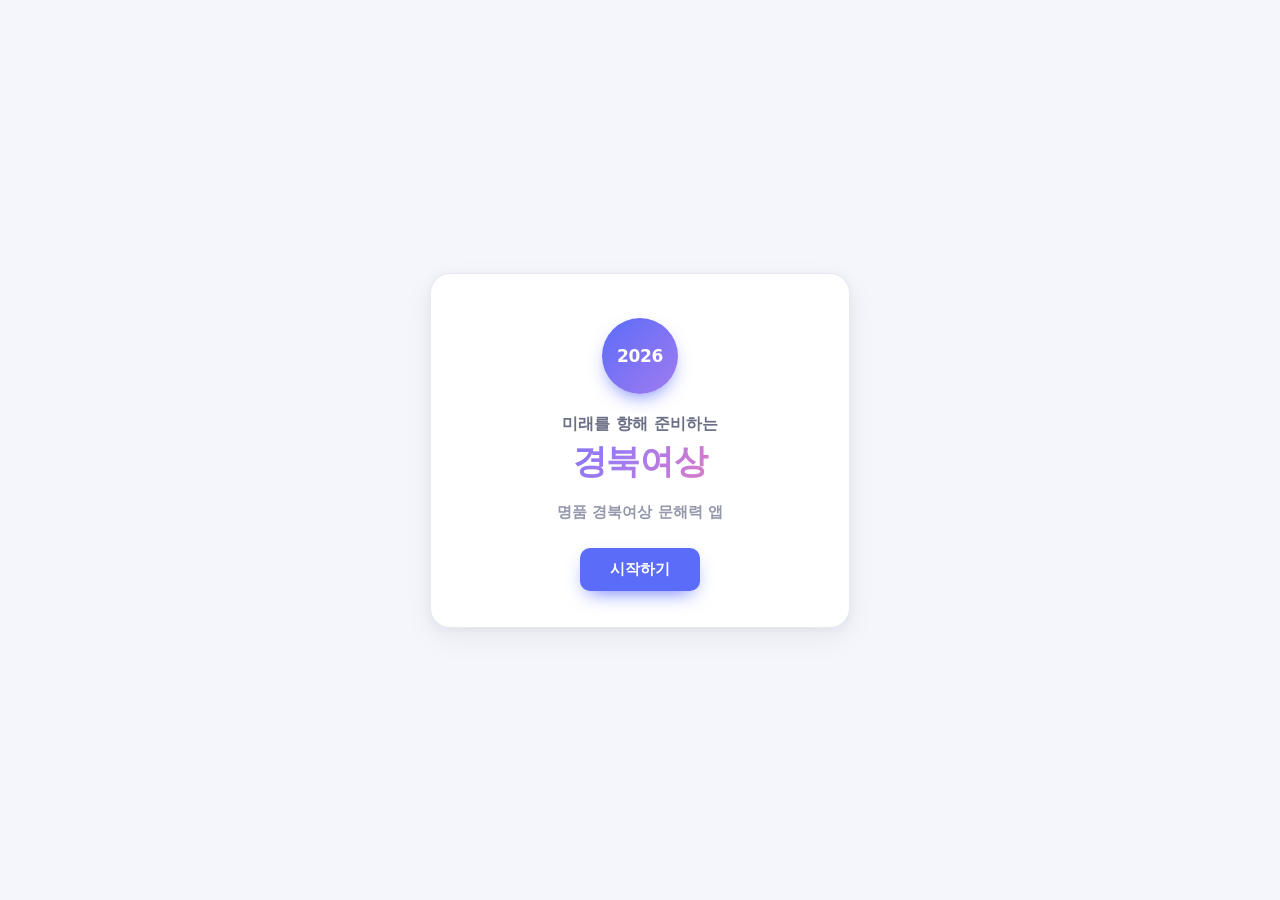
==== index.html @ 5587064c "명렬 대조 + 비밀번호 로그인, 관리자 비밀번호 초기화 기능 추가 - 학년·반·번호를 아무렇게나 입력해 들어오는 것을 막기 위해, Apps   Script의 "명렬" 시트와 대조해" ====
<!DOCTYPE html>
<html lang="ko">
<head>
<meta charset="UTF-8">
<meta name="viewport" content="width=device-width, initial-scale=1, maximum-scale=1">
<title>명품 경북여상 문해력 15분</title>
<meta name="description" content="특성화고 학생을 위한 하루 15분 문해력 학습">
<link rel="icon" href="assets/favicon.ico">
<link rel="icon" type="image/png" sizes="32x32" href="assets/favicon-32.png">
<link rel="apple-touch-icon" href="assets/apple-touch-icon.png">
<link rel="manifest" href="assets/manifest.json">
<link rel="stylesheet" href="css/style.css">
</head>
<body>

<div id="mobileOverlay" class="overlay" hidden></div>

<div class="app-shell">

  <header class="topbar">
    <button id="menuBtn" class="icon-btn" aria-label="메뉴 열기">
      <svg width="22" height="22" viewBox="0 0 24 24" fill="none"><path d="M3 6h18M3 12h18M3 18h18" stroke="currentColor" stroke-width="2" stroke-linecap="round"/></svg>
    </button>
    <div class="brand">
      <span class="brand-emoji">📖</span>
      <span class="brand-text">명품 경북여상 문해력 15분</span>
    </div>
    <div class="topbar-progress">
      <div class="progress-track"><div id="globalProgressBar" class="progress-fill"></div></div>
      <span id="globalProgressLabel" class="progress-label">0 / 80일</span>
    </div>
    <div class="topbar-actions">
      <button id="winnersBtn" class="icon-btn winners-btn" aria-label="이번 주 행운의 7명" title="이번 주 행운의 7명">🎉</button>
      <div class="streak-chip" id="streakChip" title="연속 학습일">
        <span class="streak-flame">🔥</span><span id="streakCount">0</span>
      </div>
      <button id="themeBtn" class="icon-btn" aria-label="화면 모드 전환">
        <svg id="themeIcon" width="20" height="20" viewBox="0 0 24 24" fill="none"><path d="M12 3v1.5M12 19.5V21M4.2 4.2l1.1 1.1M18.7 18.7l1.1 1.1M3 12h1.5M19.5 12H21M4.2 19.8l1.1-1.1M18.7 5.3l1.1-1.1" stroke="currentColor" stroke-width="1.8" stroke-linecap="round"/><circle cx="12" cy="12" r="4.5" stroke="currentColor" stroke-width="1.8"/></svg>
      </button>
    </div>
  </header>

  <aside id="sidebar" class="sidebar">
    <div class="sidebar-header">
      <span>전체 학습 지도</span>
      <div class="sidebar-header-actions">
        <button id="adminSettingsBtn" class="icon-btn" aria-label="관리자 설정" title="관리자 설정">⚙️</button>
        <button id="closeSidebarBtn" class="icon-btn mobile-only" aria-label="닫기">✕</button>
      </div>
    </div>
    <nav id="sidebarNav" class="sidebar-nav"></nav>
  </aside>

  <main id="content" class="content"></main>

</div>

<script src="js/config.js"></script>
<script src="data/curriculum.js"></script>
<script src="data/content/w01.js"></script>
<script src="data/content/w02.js"></script>
<script src="data/content/w03.js"></script>
<script src="data/content/w04.js"></script>
<script src="data/content/w05.js"></script>
<script src="data/content/w06.js"></script>
<script src="data/content/w07.js"></script>
<script src="data/content/w08.js"></script>
<script src="data/content/w09.js"></script>
<script src="data/content/w10.js"></script>
<script src="data/content/w11.js"></script>
<script src="data/content/w12.js"></script>
<script src="data/content/w13.js"></script>
<script src="data/content/w14.js"></script>
<script src="data/content/w15.js"></script>
<script src="data/content/w16.js"></script>
<script src="data/content/w17.js"></script>
<script src="data/content/w18.js"></script>
<script src="data/content/w19.js"></script>
<script src="data/content/w20.js"></script>
<script src="data/content/w21.js"></script>
<script src="data/content/w22.js"></script>
<script src="data/content/w23.js"></script>
<script src="data/content/w24.js"></script>
<script src="data/content/w25.js"></script>
<script src="data/content/w26.js"></script>
<script src="data/content/w27.js"></script>
<script src="data/content/w28.js"></script>
<script src="data/content/w29.js"></script>
<script src="data/content/w30.js"></script>
<script src="data/content/w31.js"></script>
<script src="data/content/w32.js"></script>
<script src="js/splash.js"></script>
<script src="js/auth.js"></script>
<script src="js/admin.js"></script>
<script src="js/sync.js"></script>
<script src="js/scoreboard.js"></script>
<script src="js/winners.js"></script>
<script src="js/app.js"></script>
</body>
</html>
---- css/style.css ----
/* ============================================================
   문해력 15분 — 스타일시트
   ============================================================ */

:root{
  --bg: #f5f6fb;
  --bg-elevated: #ffffff;
  --bg-soft: #eef0fa;
  --text: #1c1e2b;
  --text-dim: #6b6f85;
  --text-faint: #9498ab;
  --border: #e6e8f2;
  --accent: #5b6cf9;
  --accent-dim: #eef0ff;
  --accent-text: #3a48d6;
  --good: #2fb380;
  --good-bg: #e6f8f0;
  --bad: #ef5c6b;
  --bad-bg: #fdeaec;
  --warn: #f2a541;
  --radius-lg: 20px;
  --radius-md: 14px;
  --radius-sm: 10px;
  --shadow: 0 2px 10px rgba(30,32,60,.05), 0 10px 30px rgba(30,32,60,.06);
  --shadow-sm: 0 1px 3px rgba(30,32,60,.08);
  --font: "Pretendard Variable", Pretendard, -apple-system, "Apple SD Gothic Neo", "Malgun Gothic", system-ui, sans-serif;
  --sidebar-w: 300px;
  --topbar-h: 62px;
}

:root[data-theme="dark"]{
  --bg: #14151f;
  --bg-elevated: #1b1d2b;
  --bg-soft: #21233366;
  --text: #eceefb;
  --text-dim: #a6a9c2;
  --text-faint: #6e7189;
  --border: #2b2d40;
  --accent: #7c88ff;
  --accent-dim: #262a4d;
  --accent-text: #aab2ff;
  --good: #45cc94;
  --good-bg: #123528;
  --bad: #ff7684;
  --bad-bg: #3a1c22;
  --warn: #f2b563;
  --shadow: 0 2px 10px rgba(0,0,0,.25), 0 10px 30px rgba(0,0,0,.3);
  --shadow-sm: 0 1px 3px rgba(0,0,0,.3);
}

@media (prefers-color-scheme: dark){
  :root:not([data-theme="light"]){
    --bg: #14151f;
    --bg-elevated: #1b1d2b;
    --bg-soft: #21233366;
    --text: #eceefb;
    --text-dim: #a6a9c2;
    --text-faint: #6e7189;
    --border: #2b2d40;
    --accent: #7c88ff;
    --accent-dim: #262a4d;
    --accent-text: #aab2ff;
    --good: #45cc94;
    --good-bg: #123528;
    --bad: #ff7684;
    --bad-bg: #3a1c22;
    --warn: #f2b563;
    --shadow: 0 2px 10px rgba(0,0,0,.25), 0 10px 30px rgba(0,0,0,.3);
    --shadow-sm: 0 1px 3px rgba(0,0,0,.3);
  }
}

*{ box-sizing: border-box; }
html,body{ height:100%; }
body{
  margin:0;
  background:var(--bg);
  color:var(--text);
  font-family:var(--font);
  -webkit-font-smoothing:antialiased;
  overflow-x:hidden;
}
button{ font-family:inherit; }
a{ color:inherit; }

/* ---------- layout ---------- */
.app-shell{
  display:grid;
  grid-template-columns: 1fr;
  grid-template-rows: var(--topbar-h) 1fr;
  grid-template-areas: "top" "main";
  min-height:100vh;
}
.topbar{
  grid-area: top;
  display:flex; align-items:center; gap:14px;
  padding: 0 18px;
  background:var(--bg-elevated);
  border-bottom:1px solid var(--border);
  position:sticky; top:0; z-index:20;
}
/* 사이드바는 화면 크기와 상관없이 기본적으로 숨겨진 드로어(서랍) 메뉴로 동작 */
.sidebar{
  background:var(--bg-elevated);
  border-right:1px solid var(--border);
  overflow-y:auto;
  position:fixed; top:0; left:0; height:100vh; width:min(88vw, 340px);
  transform:translateX(-105%); transition:transform .25s ease; z-index:30;
  box-shadow:var(--shadow);
}
.sidebar.open{ transform:translateX(0); }
.content{
  grid-area: main;
  padding: 28px 32px 80px;
  max-width: 880px;
  width:100%;
  margin:0 auto;
}

.icon-btn{
  display:inline-flex; align-items:center; justify-content:center;
  width:38px; height:38px; border-radius:50%;
  border:none; background:transparent; color:var(--text-dim);
  cursor:pointer; transition:background .15s;
}
.icon-btn:hover{ background:var(--bg-soft); color:var(--text); }
.mobile-only{ display:inline-flex; }

.brand{ display:flex; align-items:center; gap:8px; font-weight:800; font-size:17px; white-space:nowrap; }
.brand-emoji{ font-size:20px; }

.topbar-progress{ display:flex; align-items:center; gap:10px; flex:1; max-width:340px; margin-left:12px; }
.progress-track{ flex:1; height:8px; border-radius:99px; background:var(--bg-soft); overflow:hidden; }
.progress-fill{ height:100%; width:0%; border-radius:99px; background:linear-gradient(90deg,var(--accent),#8f7bff); transition:width .5s ease; }
.progress-label{ font-size:12.5px; color:var(--text-dim); white-space:nowrap; font-weight:600; }

.topbar-actions{ display:flex; align-items:center; gap:8px; margin-left:auto; }
.streak-chip{ display:flex; align-items:center; gap:5px; background:var(--bg-soft); padding:6px 12px; border-radius:99px; font-weight:700; font-size:13.5px; }
.streak-flame{ font-size:15px; }

/* ---------- sidebar ---------- */
.sidebar-header{
  display:flex; align-items:center; justify-content:space-between;
  padding:16px 18px 8px; font-size:12.5px; font-weight:800;
  color:var(--text-faint); letter-spacing:.03em; text-transform:uppercase;
}
.sidebar-header-actions{ display:flex; align-items:center; gap:2px; }
.sidebar-nav{ padding:4px 10px 24px; }

.week-group{ margin-bottom:4px; }
.week-head{
  display:flex; align-items:center; gap:10px; width:100%;
  padding:11px 10px; border:none; background:none; cursor:pointer;
  border-radius:var(--radius-sm); color:var(--text);
  font-family:inherit; text-align:left;
}
.week-head:hover{ background:var(--bg-soft); }
.week-badge{
  width:28px; height:28px; border-radius:8px; flex:none;
  display:flex; align-items:center; justify-content:center;
  font-size:12px; font-weight:800; background:var(--accent-dim); color:var(--accent-text);
}
.week-title{ flex:1; font-size:13.5px; font-weight:700; }
.exam-badge{ font-size:10px; font-weight:800; color:#c94b4b; background:#fdeaea; padding:1px 6px; border-radius:6px; margin-left:4px; white-space:nowrap; }
.week-meta{ font-size:11px; color:var(--text-faint); font-weight:600; }
.week-chevron{ transition:transform .2s; color:var(--text-faint); }
.week-group.open .week-chevron{ transform:rotate(90deg); }

.week-days{ display:none; padding:2px 0 10px 6px; }
.week-group.open .week-days{ display:block; }

.day-item{
  display:flex; align-items:center; gap:10px;
  padding:9px 10px 9px 14px; margin:1px 0;
  border-radius:var(--radius-sm); cursor:pointer;
  border-left:2px solid var(--border);
  font-size:13px; color:var(--text-dim);
}
.day-item:hover{ background:var(--bg-soft); color:var(--text); }
.day-item.active{ background:var(--accent-dim); color:var(--accent-text); border-left-color:var(--accent); font-weight:700; }
.day-item.done .day-dot{ background:var(--good); border-color:var(--good); }
.day-item.done .day-dot::after{ content:"✓"; color:#fff; font-size:9px; }
.day-item.locked{ opacity:.5; }

.exam-group{ margin-bottom:10px; padding-bottom:8px; border-bottom:1px solid var(--border); }
.exam-section-head{ cursor:default; }
.exam-section-head:hover{ background:none; }
.exam-file-item{ text-decoration:none; }

.day-dot{
  width:18px; height:18px; border-radius:50%; flex:none;
  border:2px solid var(--text-faint);
  display:flex; align-items:center; justify-content:center;
}
.day-type-icon{ font-size:13px; flex:none; }
.day-label{ flex:1; line-height:1.3; }
.day-tag{
  font-size:9.5px; font-weight:800; padding:2px 6px; border-radius:6px;
  background:var(--bg-soft); color:var(--text-faint); flex:none;
}

/* ---------- content: shared ---------- */
.crumb{ font-size:12.5px; color:var(--text-faint); font-weight:700; margin-bottom:6px; display:flex; align-items:center; gap:6px;}
.unit-chip{ padding:2px 9px; border-radius:99px; font-weight:800; font-size:11px; color:#fff; }
.page-title{ font-size:26px; font-weight:900; margin:2px 0 6px; letter-spacing:-.01em; }
.page-sub{ color:var(--text-dim); font-size:14.5px; line-height:1.6; margin-bottom:26px; }

.card{
  background:var(--bg-elevated);
  border:1px solid var(--border);
  border-radius:var(--radius-lg);
  box-shadow:var(--shadow-sm);
  padding:22px 24px;
  margin-bottom:18px;
}

/* vocab card */
.word-card{ position:relative; overflow:hidden; }
.word-card::before{
  content:""; position:absolute; left:0; top:0; bottom:0; width:5px;
  background:var(--accent);
}
.word-head{ display:flex; align-items:baseline; gap:12px; flex-wrap:wrap; margin-bottom:4px; }
.word-term{ font-size:22px; font-weight:900; }
.word-hanja{ font-size:13.5px; color:var(--text-faint); font-weight:600; }
.word-def{ font-size:15.5px; line-height:1.65; margin:8px 0 10px; }
.word-example{
  font-size:14px; line-height:1.6; color:var(--text-dim);
  background:var(--bg-soft); border-radius:var(--radius-sm);
  padding:10px 14px;
}
.word-example b{ color:var(--accent-text); font-weight:800; }
.word-note{
  margin-top:10px; font-size:12.5px; color:var(--text-faint);
  border-top:1px dashed var(--border); padding-top:8px;
}

.confusable-box{
  background:linear-gradient(135deg,var(--accent-dim),transparent);
  border:1px solid var(--border);
}
.confusable-title{ display:flex; align-items:center; gap:8px; font-weight:900; font-size:15px; margin-bottom:14px; }
.confusable-grid{ display:grid; grid-template-columns:1fr auto 1fr; gap:14px; align-items:stretch; }
.confusable-side{ background:var(--bg-elevated); border:1px solid var(--border); border-radius:var(--radius-md); padding:14px 16px; }
.confusable-side h4{ margin:0 0 6px; font-size:16.5px; }
.confusable-side p{ margin:0 0 8px; font-size:13.5px; color:var(--text-dim); line-height:1.55; }
.confusable-side .ex{ font-size:12.5px; color:var(--text-faint); }
.confusable-vs{ align-self:center; font-weight:900; color:var(--text-faint); font-size:13px; }
.confusable-tip{ margin-top:12px; font-size:13px; color:var(--accent-text); background:var(--bg-elevated); border-radius:var(--radius-sm); padding:10px 12px; }

/* checkpoint / blank sentence */
.checkpoint{ }
.checkpoint-label{ font-size:12px; font-weight:800; color:var(--accent-text); background:var(--accent-dim); display:inline-block; padding:3px 9px; border-radius:7px; margin-bottom:10px; }
.blank-sentence{ font-size:15.5px; line-height:2.1; }
.blank-btn-group{ display:inline-flex; gap:6px; vertical-align:middle; margin:0 3px; }
.blank-opt{
  border:1.5px solid var(--border); background:var(--bg-elevated);
  border-radius:8px; padding:3px 12px; font-size:14px; font-weight:700;
  color:var(--text-dim); cursor:pointer; transition:.15s;
}
.blank-opt:hover{ border-color:var(--accent); }
.blank-opt.selected{ border-color:var(--accent); background:var(--accent-dim); color:var(--accent-text); }
.blank-opt.correct{ border-color:var(--good); background:var(--good-bg); color:var(--good); }
.blank-opt.incorrect{ border-color:var(--bad); background:var(--bad-bg); color:var(--bad); }

/* quiz items (mcq/fill) */
.quiz-item{ margin-bottom:20px; }
.quiz-item:last-child{ margin-bottom:0; }
.quiz-num{ display:inline-flex; align-items:center; justify-content:center; width:24px; height:24px; border-radius:7px; background:var(--bg-soft); color:var(--text-dim); font-size:12px; font-weight:800; margin-right:8px; }
.quiz-prompt{ font-size:15px; font-weight:700; line-height:1.55; margin-bottom:10px; }
.quiz-hint{ font-size:12.5px; color:var(--text-faint); font-weight:600; margin-bottom:8px; }
.mcq-options{ display:grid; gap:8px; }
.mcq-opt{
  display:flex; align-items:center; gap:10px;
  border:1.5px solid var(--border); border-radius:var(--radius-sm);
  padding:11px 14px; cursor:pointer; font-size:14.5px; background:var(--bg-elevated);
  transition:.15s;
}
.mcq-opt:hover{ border-color:var(--accent); }
.mcq-opt.selected{ border-color:var(--accent); background:var(--accent-dim); }
.mcq-opt.correct{ border-color:var(--good); background:var(--good-bg); }
.mcq-opt.incorrect{ border-color:var(--bad); background:var(--bad-bg); }
.opt-mark{ width:20px; height:20px; border-radius:50%; border:1.5px solid var(--text-faint); flex:none; display:flex; align-items:center; justify-content:center; font-size:11px; color:transparent; }
.mcq-opt.correct .opt-mark{ background:var(--good); border-color:var(--good); color:#fff; }
.mcq-opt.incorrect .opt-mark{ background:var(--bad); border-color:var(--bad); color:#fff; }

.fill-row{ display:flex; align-items:center; gap:10px; flex-wrap:wrap; }
.fill-input{
  border:1.5px solid var(--border); border-radius:var(--radius-sm);
  padding:10px 14px; font-size:15px; font-family:inherit; width:180px;
  background:var(--bg-elevated); color:var(--text);
}
.fill-input:focus{ outline:none; border-color:var(--accent); }
.fill-input.correct{ border-color:var(--good); background:var(--good-bg); }
.fill-input.incorrect{ border-color:var(--bad); background:var(--bad-bg); }
.fill-feedback{ font-size:13px; font-weight:700; }
.fill-feedback.correct{ color:var(--good); }
.fill-feedback.incorrect{ color:var(--bad); }

/* passage */
.passage-box{
  background:var(--bg-soft); border-radius:var(--radius-md);
  padding:20px 22px; font-size:15px; line-height:1.85; white-space:pre-line;
  margin-bottom:8px;
}
.passage-box b{ color:var(--accent-text); }

/* buttons */
.btn{
  display:inline-flex; align-items:center; justify-content:center; gap:8px;
  border:none; border-radius:var(--radius-sm); padding:13px 22px;
  font-size:15px; font-weight:800; cursor:pointer; transition:.15s; font-family:inherit;
}
.btn-primary{ background:var(--accent); color:#fff; box-shadow:0 8px 20px -8px var(--accent); }
.btn-primary:hover{ filter:brightness(1.06); }
.btn-primary:disabled{ opacity:.45; cursor:not-allowed; box-shadow:none; }
.btn-ghost{ background:var(--bg-soft); color:var(--text); }
.btn-ghost:hover{ background:var(--border); }
.btn-row{ display:flex; gap:10px; justify-content:flex-end; margin-top:22px; }

/* section titles */
.section-title{ display:flex; align-items:center; gap:8px; font-size:16px; font-weight:900; margin:34px 0 14px; }
.section-title .num{ background:var(--accent); color:#fff; width:26px; height:26px; border-radius:8px; display:flex; align-items:center; justify-content:center; font-size:13px; }
.section-desc{ font-size:13px; color:var(--text-faint); margin:-8px 0 14px; }

/* quote */
.quote-card{ text-align:center; background:linear-gradient(135deg,var(--accent-dim),transparent); }
.quote-label{ font-size:12px; font-weight:800; color:var(--accent-text); margin-bottom:10px; }
.quote-text{ font-size:17px; font-weight:800; font-style:italic; line-height:1.5; }
.quote-author{ margin-top:8px; font-size:13px; color:var(--text-dim); }

/* result summary */
.result-card{ text-align:center; padding:36px 24px; }
.result-emoji{ font-size:44px; margin-bottom:8px; }
.result-score{ font-size:34px; font-weight:900; margin-bottom:4px; }
.result-msg{ color:var(--text-dim); font-size:14.5px; }

/* placeholder (coming soon) */
.placeholder-card{ text-align:center; padding:60px 24px; color:var(--text-dim); }
.placeholder-emoji{ font-size:40px; margin-bottom:10px; }

/* toast */
.toast{
  position:fixed; bottom:24px; left:50%; transform:translateX(-50%) translateY(20px);
  background:var(--text); color:var(--bg); padding:12px 22px; border-radius:99px;
  font-size:14px; font-weight:700; opacity:0; transition:.25s; pointer-events:none; z-index:100;
  box-shadow:var(--shadow);
}
.toast.show{ opacity:1; transform:translateX(-50%) translateY(0); }

/* ---------- splash ---------- */
.splash-wrap{
  position:fixed; inset:0; z-index:80; background:var(--bg);
  display:flex; align-items:center; justify-content:center; padding:24px;
}
.splash-card{
  width:100%; max-width:420px; text-align:center;
  background:var(--bg-elevated); border:1px solid var(--border);
  border-radius:var(--radius-lg); box-shadow:var(--shadow);
  padding:44px 32px 36px;
}
.splash-year{
  display:flex; align-items:center; justify-content:center;
  width:76px; height:76px; margin:0 auto 20px; border-radius:50%;
  background:linear-gradient(135deg,var(--accent),#a17bf0);
  color:#fff; font-size:17px; font-weight:900; letter-spacing:-.02em;
  box-shadow:0 8px 20px -8px var(--accent);
}
.splash-title{ display:flex; flex-direction:column; gap:4px; margin-bottom:18px; }
.splash-title-sm{ font-size:16px; font-weight:700; color:var(--text-dim); }
.splash-title-lg{
  font-size:34px; font-weight:900; letter-spacing:-.01em;
  background:linear-gradient(120deg,#5b6cf9,#a17bf0 45%,#f97bb0 85%);
  -webkit-background-clip:text; background-clip:text; color:transparent;
}
.splash-sub{ font-size:15px; font-weight:700; color:var(--text-faint); margin-bottom:26px; }
.splash-btn{ padding:12px 30px; cursor:pointer; }

/* ---------- login ---------- */
body.pre-login .sidebar,
body.pre-login #menuBtn,
body.pre-login .topbar-progress,
body.pre-login .streak-chip{ display:none; }

.login-wrap{ display:flex; justify-content:center; padding-top:6vh; }
.login-card{
  width:100%; max-width:400px; background:var(--bg-elevated);
  border:1px solid var(--border); border-radius:var(--radius-lg);
  box-shadow:var(--shadow); padding:36px 30px; text-align:center;
}
.login-emoji{ font-size:40px; margin-bottom:6px; }
.login-title{ font-size:22px; font-weight:900; margin:0 0 6px; }
.login-sub{ font-size:13.5px; color:var(--text-dim); margin:0 0 22px; line-height:1.6; }
.login-grid{ display:grid; grid-template-columns:1fr 1fr 1fr; gap:10px; margin-bottom:12px; }
.login-field{ display:flex; flex-direction:column; gap:6px; text-align:left; }
.login-field span{ font-size:12px; font-weight:700; color:var(--text-faint); }
.login-field input{
  border:1.5px solid var(--border); border-radius:var(--radius-sm);
  padding:11px 12px; font-size:16px; font-family:inherit;
  background:var(--bg-soft); color:var(--text); width:100%; text-align:center;
}
.login-name input{ text-align:left; }
.login-field input:focus{ outline:none; border-color:var(--accent); background:var(--bg-elevated); }
.login-error{ color:var(--bad); font-size:13px; font-weight:700; margin-bottom:10px; }
.login-btn{ width:100%; margin-top:6px; padding:14px; font-size:15.5px; }
.login-note{ font-size:11.5px; color:var(--text-faint); margin-top:16px; line-height:1.5; }
.login-admin-link{
  display:block; width:100%; margin-top:18px; padding:6px;
  background:none; border:none; font-family:inherit;
  font-size:12px; color:var(--text-faint); text-decoration:underline;
  cursor:pointer;
}
.login-admin-link:hover{ color:var(--text-dim); }

/* ---------- profile chip ---------- */
.profile-chip{
  position:relative; display:flex; align-items:center; gap:6px;
  background:var(--bg-soft); border-radius:99px; padding:5px 12px 5px 6px;
  font-size:13px; font-weight:700;
}
.score-icon-btn{
  display:flex; align-items:center; justify-content:center;
  width:26px; height:26px; border-radius:50%; border:none;
  background:transparent; cursor:pointer; font-size:14px; flex:none;
}
.score-icon-btn:hover{ background:var(--border); }
.profile-avatar, .profile-label{ cursor:pointer; }
.profile-avatar{
  width:26px; height:26px; border-radius:50%; background:var(--accent); color:#fff;
  display:flex; align-items:center; justify-content:center; font-size:12.5px; font-weight:800; flex:none;
}
.profile-menu{
  position:absolute; top:calc(100% + 8px); right:0; z-index:40;
  background:var(--bg-elevated); border:1px solid var(--border); border-radius:var(--radius-md);
  box-shadow:var(--shadow); padding:12px; width:200px; text-align:left;
}
.profile-menu-info{ font-size:12.5px; color:var(--text-dim); margin-bottom:10px; font-weight:700; }
.profile-menu-btn{
  width:100%; border:none; background:var(--bg-soft); color:var(--text);
  padding:9px 10px; border-radius:var(--radius-sm); font-size:13px; font-weight:700; cursor:pointer;
}
.profile-menu-btn:hover{ background:var(--bad-bg); color:var(--bad); }

/* ---------- score modal ---------- */
.modal-overlay{
  position:fixed; inset:0; background:rgba(10,10,20,.5); z-index:60;
  display:flex; align-items:center; justify-content:center; padding:20px;
}
.modal-panel{
  background:var(--bg-elevated); border-radius:var(--radius-lg); box-shadow:var(--shadow);
  width:100%; max-width:560px; max-height:88vh; overflow-y:auto; padding:22px 24px 26px;
}
.modal-head{ display:flex; align-items:center; justify-content:space-between; margin-bottom:14px; }
.modal-title{ font-size:17px; font-weight:900; }
.score-loading{ padding:40px 0; text-align:center; color:var(--text-dim); font-size:14px; }
.score-empty{ padding:36px 10px; text-align:center; color:var(--text-dim); font-size:14px; line-height:1.7; }

.score-summary{ display:grid; grid-template-columns:repeat(3,1fr); gap:10px; margin-bottom:16px; }
.score-stat{
  display:flex; flex-direction:column; align-items:center; gap:2px;
  background:var(--bg-soft); border-radius:var(--radius-sm); padding:12px 8px;
}
.stat-num{ font-size:20px; font-weight:900; color:var(--accent-text); }
.stat-label{ font-size:11.5px; color:var(--text-faint); font-weight:700; }

.score-chart{ width:100%; height:150px; display:block; margin-bottom:16px; }

.score-table-wrap{ max-height:240px; overflow-y:auto; border:1px solid var(--border); border-radius:var(--radius-sm); }
.admin-modal{ max-width:640px; }
.admin-table-wrap{ max-height:360px; }
.score-table{ width:100%; border-collapse:collapse; font-size:12.5px; }
.score-table th{
  position:sticky; top:0; background:var(--bg-soft); text-align:left;
  padding:8px 10px; font-weight:800; color:var(--text-dim); border-bottom:1px solid var(--border);
}
.score-table td{ padding:8px 10px; border-bottom:1px solid var(--border); color:var(--text); }
.score-table tr:last-child td{ border-bottom:none; }
.score-cell{ font-weight:800; color:var(--accent-text); text-align:right; }
.score-note{ margin-top:12px; font-size:11.5px; color:var(--text-faint); line-height:1.6; background:var(--bg-soft); padding:10px 12px; border-radius:var(--radius-sm); }

/* winners */
.winners-btn{ font-size:17px; }
.winners-sub{ font-size:12.5px; color:var(--text-dim); font-weight:600; margin-bottom:14px; text-align:center; }
.winners-list{ list-style:none; margin:0 0 4px; padding:0; display:flex; flex-direction:column; gap:8px; }
.winner-item{
  display:flex; align-items:center; gap:12px;
  background:var(--bg-soft); border-radius:var(--radius-sm); padding:11px 14px;
}
.winner-rank{
  width:26px; height:26px; border-radius:50%; flex:none;
  background:linear-gradient(135deg,var(--accent),#a17bf0); color:#fff;
  display:flex; align-items:center; justify-content:center; font-size:12.5px; font-weight:900;
}
.winner-label{ font-size:14px; font-weight:700; }

/* ---------- mobile ---------- */
.overlay{ position:fixed; inset:0; background:rgba(10,10,20,.45); z-index:29; }
@media (max-width: 880px){
  .content{ padding:20px 16px 70px; }
  .topbar{ padding:0 12px; gap:10px; }
  .topbar-progress{ display:none; }
  .brand-text{ display:none; }
  .confusable-grid{ grid-template-columns:1fr; }
  .confusable-vs{ display:none; }
  .page-title{ font-size:22px; }

  /* 사이드바 메뉴 글씨를 휴대폰에서도 읽기 편하게 확대 */
  .week-title{ font-size:15.5px; }
  .week-meta{ font-size:12.5px; }
  .week-badge{ width:30px; height:30px; font-size:13px; }
  .day-item{ font-size:14.5px; padding:11px 10px 11px 14px; }
  .day-tag{ font-size:11px; padding:3px 7px; }
  .exam-section-head .week-title{ font-size:16px; }

  /* 시작 팝업(스플래시)을 휴대폰에서 훨씬 크고 확실하게 표시 */
  .splash-card{
    max-width:560px; width:100%;
    border:none; box-shadow:none; background:transparent;
    padding:12px 12px 36px;
  }
  .splash-year{ width:112px; height:112px; font-size:22px; margin-bottom:30px; }
  .splash-title{ gap:10px; margin-bottom:26px; }
  .splash-title-sm{ font-size:20px; }
  .splash-title-lg{ font-size:52px; }
  .splash-sub{ font-size:19px; margin-bottom:40px; }
  .splash-btn{ width:100%; padding:20px 30px; font-size:19px; }
}
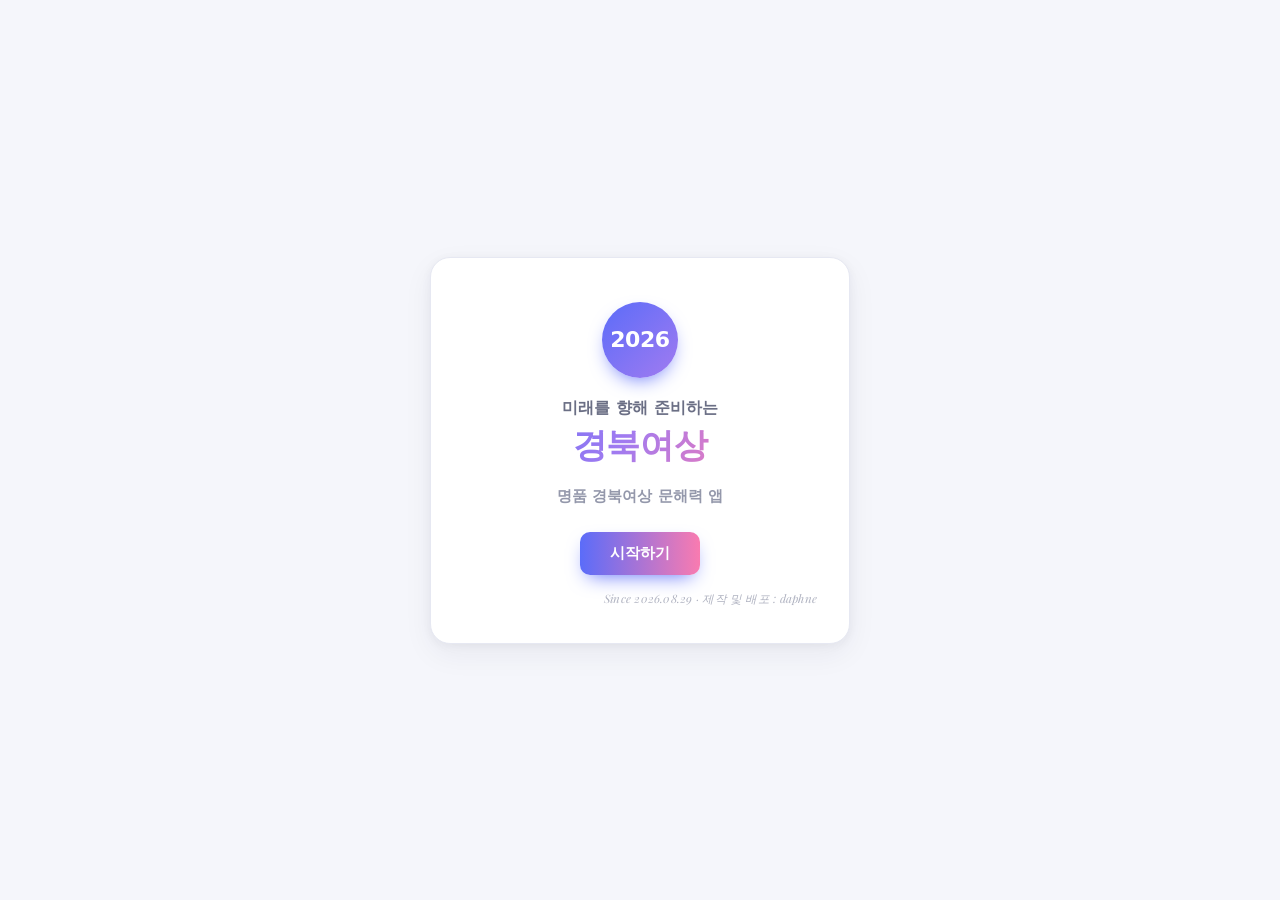
==== commit f6260d25: "시작 화면 꾸미기: 크레딧 문구, 연도 확대, 시작하기 버튼 그라데이션 애니메이션 - 시작하기 버튼 아래에 "Since 2026.08.29 · 제작 및 배포 : daphne"를  " ====
--- a/index.html
+++ b/index.html
@@ -9,6 +9,9 @@
 <link rel="icon" type="image/png" sizes="32x32" href="assets/favicon-32.png">
 <link rel="apple-touch-icon" href="assets/apple-touch-icon.png">
 <link rel="manifest" href="assets/manifest.json">
+<link rel="preconnect" href="https://fonts.googleapis.com">
+<link rel="preconnect" href="https://fonts.gstatic.com" crossorigin>
+<link href="https://fonts.googleapis.com/css2?family=Playfair+Display:ital@1&display=swap" rel="stylesheet">
 <link rel="stylesheet" href="css/style.css">
 </head>
 <body>
--- a/css/style.css
+++ b/css/style.css
@@ -134,7 +134,7 @@
 .progress-fill{ height:100%; width:0%; border-radius:99px; background:linear-gradient(90deg,var(--accent),#8f7bff); transition:width .5s ease; }
 .progress-label{ font-size:12.5px; color:var(--text-dim); white-space:nowrap; font-weight:600; }
 
-.topbar-actions{ display:flex; align-items:center; gap:8px; margin-left:auto; }
+.topbar-actions{ display:flex; align-items:center; gap:8px; margin-left:auto; min-width:0; }
 .streak-chip{ display:flex; align-items:center; gap:5px; background:var(--bg-soft); padding:6px 12px; border-radius:99px; font-weight:700; font-size:13.5px; }
 .streak-flame{ font-size:15px; }
 
@@ -182,10 +182,13 @@
 .day-item.done .day-dot::after{ content:"✓"; color:#fff; font-size:9px; }
 .day-item.locked{ opacity:.5; }
 
-.exam-group{ margin-bottom:10px; padding-bottom:8px; border-bottom:1px solid var(--border); }
+/* 중간·기말고사는 휴대폰 5지선다 앱 문제로 대체 예정이라, 당분간
+   비활성화된 것처럼 흐리게 표시(파일은 그대로 열람 가능) */
+.exam-group{ margin-bottom:10px; padding-bottom:8px; border-bottom:1px solid var(--border); opacity:.45; }
 .exam-section-head{ cursor:default; }
 .exam-section-head:hover{ background:none; }
 .exam-file-item{ text-decoration:none; }
+.exam-file-item:hover{ background:none; }
 
 .day-dot{
   width:18px; height:18px; border-radius:50%; flex:none;
@@ -200,6 +203,12 @@
 }
 
 /* ---------- content: shared ---------- */
+.worksheet-tip{
+  display:flex; align-items:flex-start; gap:8px;
+  background:var(--accent-dim); color:var(--accent-text);
+  border-radius:var(--radius-md); padding:12px 16px;
+  font-size:13.5px; font-weight:700; line-height:1.5; margin-bottom:16px;
+}
 .crumb{ font-size:12.5px; color:var(--text-faint); font-weight:700; margin-bottom:6px; display:flex; align-items:center; gap:6px;}
 .unit-chip{ padding:2px 9px; border-radius:99px; font-weight:800; font-size:11px; color:#fff; }
 .page-title{ font-size:26px; font-weight:900; margin:2px 0 6px; letter-spacing:-.01em; }
@@ -287,7 +296,7 @@
 .fill-row{ display:flex; align-items:center; gap:10px; flex-wrap:wrap; }
 .fill-input{
   border:1.5px solid var(--border); border-radius:var(--radius-sm);
-  padding:10px 14px; font-size:15px; font-family:inherit; width:180px;
+  padding:10px 14px; font-size:16px; font-family:inherit; width:180px;
   background:var(--bg-elevated); color:var(--text);
 }
 .fill-input:focus{ outline:none; border-color:var(--accent); }
@@ -363,7 +372,7 @@
   display:flex; align-items:center; justify-content:center;
   width:76px; height:76px; margin:0 auto 20px; border-radius:50%;
   background:linear-gradient(135deg,var(--accent),#a17bf0);
-  color:#fff; font-size:17px; font-weight:900; letter-spacing:-.02em;
+  color:#fff; font-size:22px; font-weight:900; letter-spacing:-.02em;
   box-shadow:0 8px 20px -8px var(--accent);
 }
 .splash-title{ display:flex; flex-direction:column; gap:4px; margin-bottom:18px; }
@@ -374,7 +383,22 @@
   -webkit-background-clip:text; background-clip:text; color:transparent;
 }
 .splash-sub{ font-size:15px; font-weight:700; color:var(--text-faint); margin-bottom:26px; }
-.splash-btn{ padding:12px 30px; cursor:pointer; }
+.splash-btn{
+  padding:12px 30px; cursor:pointer; border:none;
+  background:linear-gradient(270deg, #5b6cf9, #a17bf0, #f97bb0, #5b6cf9);
+  background-size:300% 300%;
+  animation:splashBtnShift 6s ease-in-out infinite;
+}
+@keyframes splashBtnShift{
+  0%{ background-position:0% 50%; }
+  50%{ background-position:100% 50%; }
+  100%{ background-position:0% 50%; }
+}
+.splash-credit{
+  margin-top:16px; text-align:right;
+  font-family:"Playfair Display", Georgia, serif; font-style:italic;
+  font-size:11.5px; letter-spacing:.02em; color:var(--text-faint); opacity:.75;
+}
 
 /* ---------- login ---------- */
 body.pre-login .sidebar,
@@ -399,11 +423,20 @@
   padding:11px 12px; font-size:16px; font-family:inherit;
   background:var(--bg-soft); color:var(--text); width:100%; text-align:center;
 }
+.login-field input::placeholder{ color:var(--text-faint); opacity:.55; }
 .login-name input{ text-align:left; }
 .login-field input:focus{ outline:none; border-color:var(--accent); background:var(--bg-elevated); }
 .login-error{ color:var(--bad); font-size:13px; font-weight:700; margin-bottom:10px; }
 .login-btn{ width:100%; margin-top:6px; padding:14px; font-size:15.5px; }
 .login-note{ font-size:11.5px; color:var(--text-faint); margin-top:16px; line-height:1.5; }
+.login-name-hint{
+  font-size:13px; font-weight:700; text-align:left;
+  padding:9px 12px; border-radius:var(--radius-sm); margin:-2px 0 12px;
+}
+.login-name-hint.ok{ background:var(--good-bg); color:var(--good); }
+.login-name-hint.warn{ background:var(--bad-bg); color:var(--bad); }
+.login-name-hint.loading{ background:var(--bg-soft); color:var(--text-faint); animation:loginHintBlink 1.1s ease-in-out infinite; }
+@keyframes loginHintBlink{ 0%,100%{ opacity:1; } 50%{ opacity:.35; } }
 .login-admin-link{
   display:block; width:100%; margin-top:18px; padding:6px;
   background:none; border:none; font-family:inherit;
@@ -417,6 +450,7 @@
   position:relative; display:flex; align-items:center; gap:6px;
   background:var(--bg-soft); border-radius:99px; padding:5px 12px 5px 6px;
   font-size:13px; font-weight:700;
+  min-width:0;
 }
 .score-icon-btn{
   display:flex; align-items:center; justify-content:center;
@@ -425,6 +459,7 @@
 }
 .score-icon-btn:hover{ background:var(--border); }
 .profile-avatar, .profile-label{ cursor:pointer; }
+.profile-label{ white-space:nowrap; overflow:hidden; text-overflow:ellipsis; max-width:70px; min-width:0; }
 .profile-avatar{
   width:26px; height:26px; border-radius:50%; background:var(--accent); color:#fff;
   display:flex; align-items:center; justify-content:center; font-size:12.5px; font-weight:800; flex:none;
@@ -499,7 +534,7 @@
   .content{ padding:20px 16px 70px; }
   .topbar{ padding:0 12px; gap:10px; }
   .topbar-progress{ display:none; }
-  .brand-text{ display:none; }
+  .brand{ display:none; }
   .confusable-grid{ grid-template-columns:1fr; }
   .confusable-vs{ display:none; }
   .page-title{ font-size:22px; }
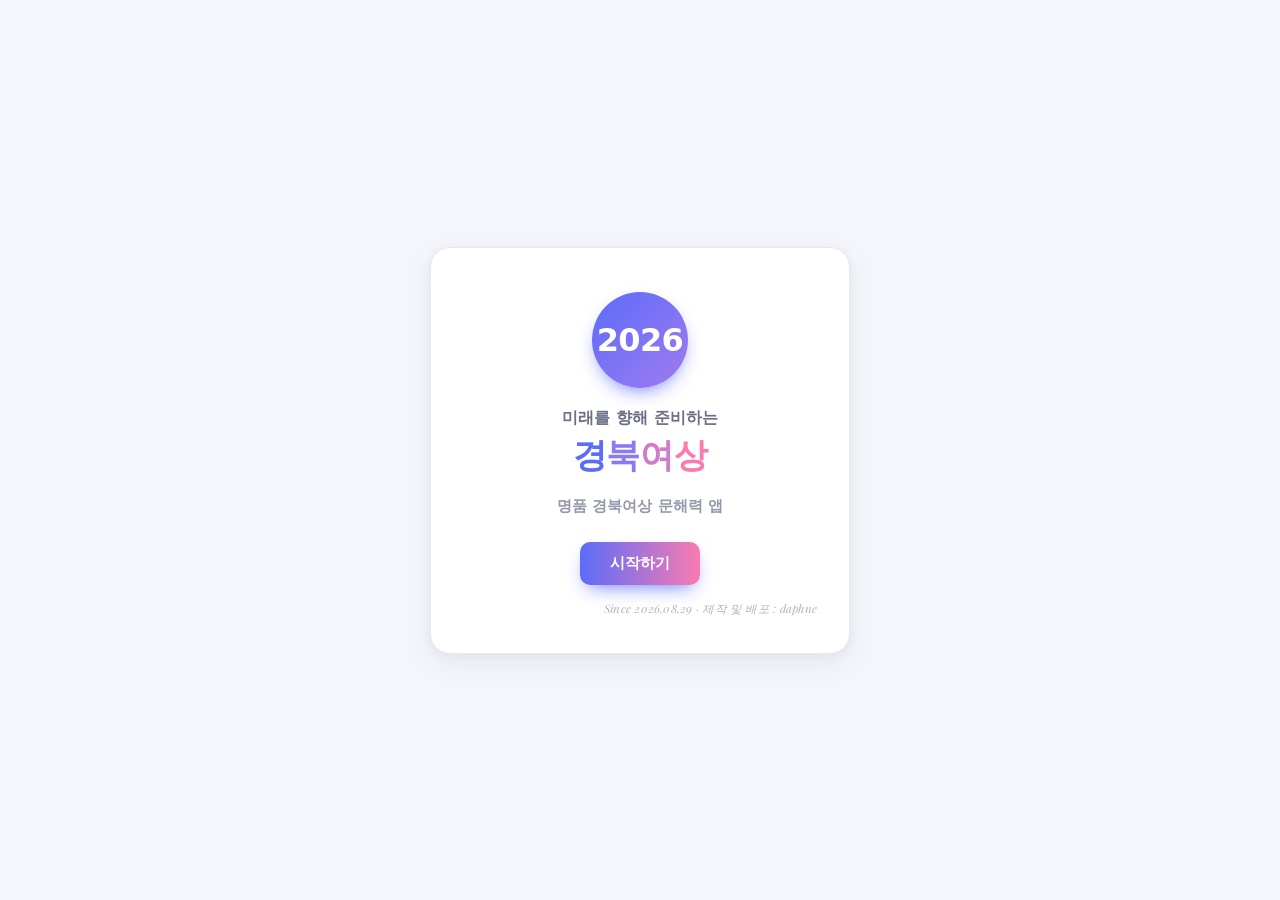
==== commit 1e0dc4d0: "학습 마일리지 시스템 도입 (기본 포인트 + 랜덤 보너스) 학습 완료 시 마일리지를 적립하고(만점 보너스 포함), 몬레모 스타일로 가끔(18% 확률) 깜짝 보너스가 터지도록 했다." ====
--- a/index.html
+++ b/index.html
@@ -34,6 +34,9 @@
     </div>
     <div class="topbar-actions">
       <button id="winnersBtn" class="icon-btn winners-btn" aria-label="이번 주 행운의 7명" title="이번 주 행운의 7명">🎉</button>
+      <div class="mileage-chip" id="mileageChip" title="학습 마일리지">
+        <span class="mileage-coin">🪙</span><span id="mileageCount">0</span>
+      </div>
       <div class="streak-chip" id="streakChip" title="연속 학습일">
         <span class="streak-flame">🔥</span><span id="streakCount">0</span>
       </div>
--- a/css/style.css
+++ b/css/style.css
@@ -137,6 +137,27 @@
 .topbar-actions{ display:flex; align-items:center; gap:8px; margin-left:auto; min-width:0; }
 .streak-chip{ display:flex; align-items:center; gap:5px; background:var(--bg-soft); padding:6px 12px; border-radius:99px; font-weight:700; font-size:13.5px; }
 .streak-flame{ font-size:15px; }
+.mileage-chip{
+  display:flex; align-items:center; gap:5px; padding:6px 12px; border-radius:99px;
+  font-weight:800; font-size:13.5px; color:#8a6300;
+  background:linear-gradient(120deg,#ffe9a8,#ffd76a);
+}
+.mileage-coin{ font-size:15px; }
+
+/* 깜짝 보너스 마일리지 팝업 */
+.bonus-mileage-popup{
+  position:fixed; top:50%; left:50%; z-index:120;
+  transform:translate(-50%,-50%) scale(.6); opacity:0;
+  transition:transform .4s cubic-bezier(.34,1.56,.64,1), opacity .3s ease;
+  background:linear-gradient(135deg,var(--accent),#a17bf0 55%,#f97bb0);
+  color:#fff; border-radius:var(--radius-lg); box-shadow:var(--shadow);
+  padding:28px 40px; text-align:center; pointer-events:none;
+}
+.bonus-mileage-popup.show{ transform:translate(-50%,-50%) scale(1); opacity:1; }
+.bonus-mileage-emoji{ font-size:34px; margin-bottom:6px; }
+.bonus-mileage-text{ font-size:14px; font-weight:700; opacity:.9; margin-bottom:4px; }
+.bonus-mileage-amount{ font-size:32px; font-weight:900; }
+.bonus-mileage-amount span{ font-size:18px; margin-left:2px; }
 
 /* ---------- sidebar ---------- */
 .sidebar-header{
@@ -370,17 +391,36 @@
 }
 .splash-year{
   display:flex; align-items:center; justify-content:center;
-  width:76px; height:76px; margin:0 auto 20px; border-radius:50%;
+  width:96px; height:96px; margin:0 auto 20px; border-radius:50%;
   background:linear-gradient(135deg,var(--accent),#a17bf0);
-  color:#fff; font-size:22px; font-weight:900; letter-spacing:-.02em;
+  color:#fff; font-size:32px; font-weight:900; letter-spacing:-.02em;
   box-shadow:0 8px 20px -8px var(--accent);
 }
 .splash-title{ display:flex; flex-direction:column; gap:4px; margin-bottom:18px; }
 .splash-title-sm{ font-size:16px; font-weight:700; color:var(--text-dim); }
 .splash-title-lg{
   font-size:34px; font-weight:900; letter-spacing:-.01em;
-  background:linear-gradient(120deg,#5b6cf9,#a17bf0 45%,#f97bb0 85%);
-  -webkit-background-clip:text; background-clip:text; color:transparent;
+}
+/* 그라데이션 배경-클리핑 방식이 일부 환경에서 안 보이는 문제가 있어,
+   글자마다 고정 색상 + 밝기/글로우 애니메이션만 쓰는 방식으로 변경.
+   (배경 클리핑에 의존하지 않아 어떤 브라우저에서도 확실히 보인다) */
+.title-char{
+  display:inline-block;
+  animation: titleCharCombined 6s ease-in-out infinite;
+}
+.title-char:nth-child(1){ color:#5b6cf9; animation-delay:0s; }
+.title-char:nth-child(2){ color:#8b7bf3; animation-delay:.25s; }
+.title-char:nth-child(3){ color:#d17cc8; animation-delay:.5s; }
+.title-char:nth-child(4){ color:#f97bb0; animation-delay:.75s; }
+/* 0%: 꺼짐 → 6%: 순서대로 팟! 켜짐 → 16~44%: 유지
+   → 50%: 다시 한 번 순서대로 반짝(샤인 대체) → 58~84%: 유지 → 92~100%: 꺼짐(반복) */
+@keyframes titleCharCombined{
+  0%{ opacity:0; filter:brightness(.5) drop-shadow(0 0 0 rgba(255,255,255,0)); }
+  6%{ opacity:1; filter:brightness(1.7) drop-shadow(0 0 10px rgba(255,255,255,.6)); }
+  16%, 44%{ opacity:1; filter:brightness(1) drop-shadow(0 0 0 rgba(255,255,255,0)); }
+  50%{ opacity:1; filter:brightness(2.1) drop-shadow(0 0 16px rgba(255,255,255,.9)); }
+  58%, 84%{ opacity:1; filter:brightness(1) drop-shadow(0 0 0 rgba(255,255,255,0)); }
+  92%, 100%{ opacity:0; filter:brightness(.5) drop-shadow(0 0 0 rgba(255,255,255,0)); }
 }
 .splash-sub{ font-size:15px; font-weight:700; color:var(--text-faint); margin-bottom:26px; }
 .splash-btn{
@@ -404,7 +444,8 @@
 body.pre-login .sidebar,
 body.pre-login #menuBtn,
 body.pre-login .topbar-progress,
-body.pre-login .streak-chip{ display:none; }
+body.pre-login .streak-chip,
+body.pre-login .mileage-chip{ display:none; }
 
 .login-wrap{ display:flex; justify-content:center; padding-top:6vh; }
 .login-card{
@@ -553,7 +594,7 @@
     border:none; box-shadow:none; background:transparent;
     padding:12px 12px 36px;
   }
-  .splash-year{ width:112px; height:112px; font-size:22px; margin-bottom:30px; }
+  .splash-year{ width:130px; height:130px; font-size:40px; margin-bottom:30px; }
   .splash-title{ gap:10px; margin-bottom:26px; }
   .splash-title-sm{ font-size:20px; }
   .splash-title-lg{ font-size:52px; }
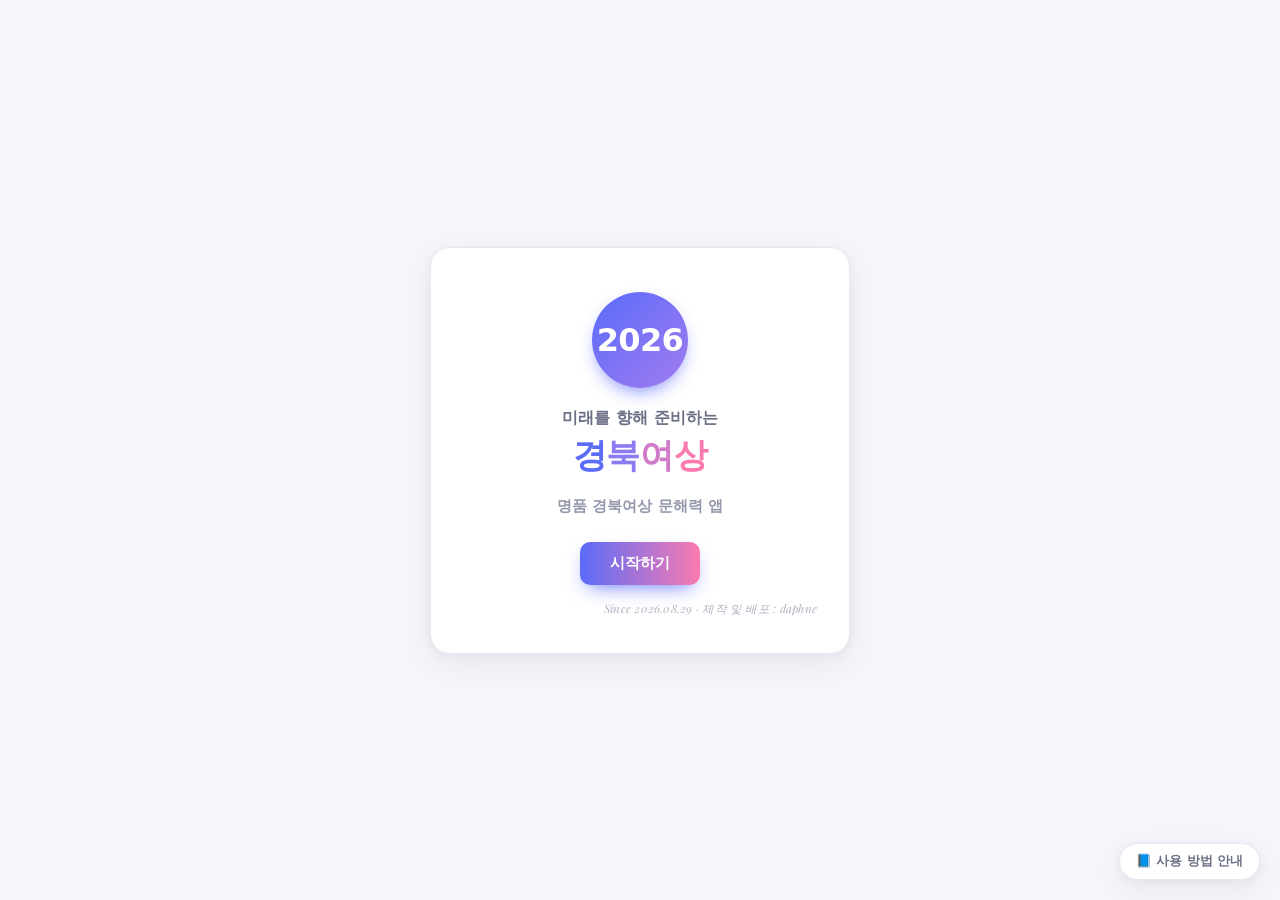
==== commit 4fe57e6f: "정기시험(중간·기말) 태블릿 응시 기능 추가 - 서버: 시험설정·시험문항·시험응시 시트 기반 응시/임시저장/제출/채점 API   (정답은 서버에만 두고 시험 시간에만 문항 제공, " ====
--- a/index.html
+++ b/index.html
@@ -101,6 +101,7 @@
 <script src="js/sync.js"></script>
 <script src="js/scoreboard.js"></script>
 <script src="js/winners.js"></script>
+<script src="js/exam.js"></script>
 <script src="js/app.js"></script>
 </body>
 </html>
--- a/css/style.css
+++ b/css/style.css
@@ -203,13 +203,20 @@
 .day-item.done .day-dot::after{ content:"✓"; color:#fff; font-size:9px; }
 .day-item.locked{ opacity:.5; }
 
-/* 중간·기말고사는 휴대폰 5지선다 앱 문제로 대체 예정이라, 당분간
-   비활성화된 것처럼 흐리게 표시(파일은 그대로 열람 가능) */
-.exam-group{ margin-bottom:10px; padding-bottom:8px; border-bottom:1px solid var(--border); opacity:.45; }
+/* 정기고사 메뉴: 시험이 열리면(응시 가능) 강조, 아직 일정 전이면 흐리게 */
+.exam-group{ margin-bottom:10px; padding-bottom:8px; border-bottom:1px solid var(--border); }
 .exam-section-head{ cursor:default; }
 .exam-section-head:hover{ background:none; }
 .exam-file-item{ text-decoration:none; }
-.exam-file-item:hover{ background:none; }
+.exam-file-item.exam-wait{ opacity:.45; cursor:default; }
+.exam-file-item.exam-wait:hover{ background:none; color:var(--text-dim); }
+.exam-file-item.exam-open{ font-weight:700; color:var(--text); border-left-color:var(--accent); }
+.exam-file-item.exam-open .day-tag{ background:var(--accent); color:#fff; }
+
+/* 전체 학습지 PDF 링크: 정기고사와 달리 실제로 눌러서 여는 링크이므로
+   흐리게 표시하지 않고, 정기고사 목록과는 얇은 구분선으로만 분리 */
+.resource-group{ margin-bottom:10px; padding-bottom:8px; border-bottom:1px solid var(--border); }
+.resource-file-item{ text-decoration:none; font-weight:600; }
 
 .day-dot{
   width:18px; height:18px; border-radius:50%; flex:none;
@@ -340,6 +347,7 @@
   display:inline-flex; align-items:center; justify-content:center; gap:8px;
   border:none; border-radius:var(--radius-sm); padding:13px 22px;
   font-size:15px; font-weight:800; cursor:pointer; transition:.15s; font-family:inherit;
+  text-decoration:none;
 }
 .btn-primary{ background:var(--accent); color:#fff; box-shadow:0 8px 20px -8px var(--accent); }
 .btn-primary:hover{ filter:brightness(1.06); }
@@ -440,6 +448,16 @@
   font-size:11.5px; letter-spacing:.02em; color:var(--text-faint); opacity:.75;
 }
 
+.splash-guide-link{
+  position:absolute; right:20px; bottom:20px; z-index:81;
+  display:flex; align-items:center; gap:6px;
+  padding:9px 16px; border:1px solid var(--border); border-radius:99px;
+  background:var(--bg-elevated); color:var(--text-dim);
+  font-size:12.5px; font-weight:700; cursor:pointer;
+  box-shadow:var(--shadow); transition:.15s;
+}
+.splash-guide-link:hover{ color:var(--text); background:var(--bg-soft); }
+
 /* ---------- login ---------- */
 body.pre-login .sidebar,
 body.pre-login #menuBtn,
@@ -457,6 +475,7 @@
 .login-title{ font-size:22px; font-weight:900; margin:0 0 6px; }
 .login-sub{ font-size:13.5px; color:var(--text-dim); margin:0 0 22px; line-height:1.6; }
 .login-grid{ display:grid; grid-template-columns:1fr 1fr 1fr; gap:10px; margin-bottom:12px; }
+.login-grid-2{ display:grid; grid-template-columns:1fr 1fr; gap:10px; margin-bottom:12px; }
 .login-field{ display:flex; flex-direction:column; gap:6px; text-align:left; }
 .login-field span{ font-size:12px; font-weight:700; color:var(--text-faint); }
 .login-field input{
@@ -601,3 +620,78 @@
   .splash-sub{ font-size:19px; margin-bottom:40px; }
   .splash-btn{ width:100%; padding:20px 30px; font-size:19px; }
 }
+
+
+/* ============ 정기시험 응시 화면 ============ */
+.exam-intro{ text-align:center; padding:34px 22px; }
+.exam-intro-emoji{ font-size:44px; margin-bottom:6px; }
+.exam-intro .page-title, .exam-intro .page-sub{ text-align:center; }
+.exam-rules{ text-align:left; max-width:560px; margin:18px auto 22px; padding-left:20px; line-height:1.8; font-size:14.5px; color:var(--text-dim); }
+.exam-rules li{ margin-bottom:6px; }
+.exam-intro .btn-row{ justify-content:center; }
+.exam-pw{ width:min(100%,260px); text-align:center; margin:6px auto 10px; display:block; }
+.exam-intro .login-error{ margin:0 auto 10px; }
+.exam-message-title{ font-weight:800; font-size:16px; margin-bottom:6px; }
+.exam-message-body{ color:var(--text-dim); line-height:1.7; }
+.exam-message-actions{ justify-content:center; margin-top:16px; }
+
+.exam-paper-head{ margin-bottom:6px; }
+.exam-q{ margin-bottom:14px; scroll-margin-top:72px; }
+.exam-q.answered{ border-color:var(--accent); }
+.exam-q-head{ display:flex; align-items:center; gap:8px; margin-bottom:12px; }
+.exam-q-meta{ font-size:12px; font-weight:700; color:var(--text-faint); }
+.exam-q .passage-box{ margin-bottom:12px; font-size:14.5px; }
+.exam-stem{ margin-bottom:8px; }
+.exam-shown{
+  background:var(--bg-soft); border-radius:var(--radius-sm);
+  padding:12px 14px; margin-bottom:12px; line-height:1.7; font-size:15px; white-space:pre-line;
+}
+.exam-ul{ text-decoration:underline; text-underline-offset:3px; text-decoration-thickness:2px; font-weight:800; }
+.exam-opt{ min-height:48px; user-select:none; -webkit-tap-highlight-color:transparent; }
+.exam-opt-no{ font-weight:800; color:var(--text-faint); width:22px; flex:none; text-align:center; }
+.exam-opt.selected .exam-opt-no{ color:var(--accent-text); }
+.exam-opt-text{ flex:1; line-height:1.5; }
+.exam-opt-mine{ font-size:11px; font-weight:800; padding:2px 7px; border-radius:6px; background:var(--bg-soft); color:var(--text-dim); flex:none; }
+.exam-short{ width:min(100%,320px); }
+.exam-essay{
+  width:100%; box-sizing:border-box; border:1.5px solid var(--border); border-radius:var(--radius-sm);
+  padding:12px 14px; font-size:16px; line-height:1.6; font-family:inherit; resize:vertical;
+  background:var(--bg-elevated); color:var(--text);
+}
+.exam-essay:focus{ outline:none; border-color:var(--accent); }
+.exam-essay-count{ text-align:right; font-size:12px; color:var(--text-faint); margin-top:4px; }
+
+.exam-bar{
+  position:sticky; bottom:0; z-index:15; display:flex; align-items:center; justify-content:space-between; gap:12px;
+  background:var(--bg-elevated); border-top:1px solid var(--border); box-shadow:0 -6px 18px rgba(0,0,0,.08);
+  padding:12px 16px; margin:18px -4px 0; border-radius:var(--radius-md) var(--radius-md) 0 0;
+}
+.exam-bar-info{ display:flex; flex-direction:column; gap:2px; font-size:13px; min-width:0; }
+.exam-bar-count{ font-weight:800; }
+.exam-bar-time{ color:var(--text-dim); font-variant-numeric:tabular-nums; }
+.exam-bar-time.warn{ color:var(--bad); font-weight:800; }
+.exam-bar-save{ color:var(--text-faint); font-size:12px; }
+.exam-submit-btn{ flex:none; min-width:112px; }
+.exam-confirm-body{ white-space:pre-line; margin-bottom:14px; }
+
+.exam-result{ margin-bottom:6px; }
+.exam-result-name{ font-weight:800; color:var(--text-dim); margin-bottom:6px; }
+.exam-pending{ margin:12px auto 0; max-width:420px; font-size:13px; line-height:1.6; color:var(--accent-text); background:var(--accent-dim); border-radius:var(--radius-sm); padding:10px 12px; }
+.exam-submitted-at{ margin-top:12px; font-size:12px; color:var(--text-faint); }
+.exam-q-got{ margin-left:auto; font-weight:800; font-size:13px; color:var(--text-dim); }
+.exam-badge-r{ font-size:11px; font-weight:800; padding:2px 8px; border-radius:6px; }
+.exam-badge-ok{ background:var(--good-bg); color:var(--good); }
+.exam-badge-bad{ background:var(--bad-bg); color:var(--bad); }
+.exam-badge-pending{ background:var(--accent-dim); color:var(--accent-text); }
+.exam-r-ok{ border-color:var(--good); }
+.exam-r-bad{ border-color:var(--bad); }
+.exam-ans-row{ display:flex; gap:10px; align-items:flex-start; padding:9px 12px; border-radius:var(--radius-sm); background:var(--bg-soft); margin-bottom:8px; font-size:14.5px; line-height:1.6; }
+.exam-ans-right{ background:var(--good-bg); }
+.exam-ans-label{ font-weight:800; font-size:12px; color:var(--text-dim); flex:none; width:56px; padding-top:2px; }
+.exam-ans-text{ flex:1; white-space:pre-line; }
+.exam-explain{ margin-top:10px; padding:10px 12px; border-left:3px solid var(--accent); background:var(--accent-dim); border-radius:0 var(--radius-sm) var(--radius-sm) 0; font-size:13.5px; line-height:1.7; color:var(--text-dim); }
+
+@media (max-width:600px){
+  .exam-bar{ padding:10px 12px; margin:16px -8px 0; }
+  .exam-submit-btn{ min-width:96px; padding-left:14px; padding-right:14px; }
+}
